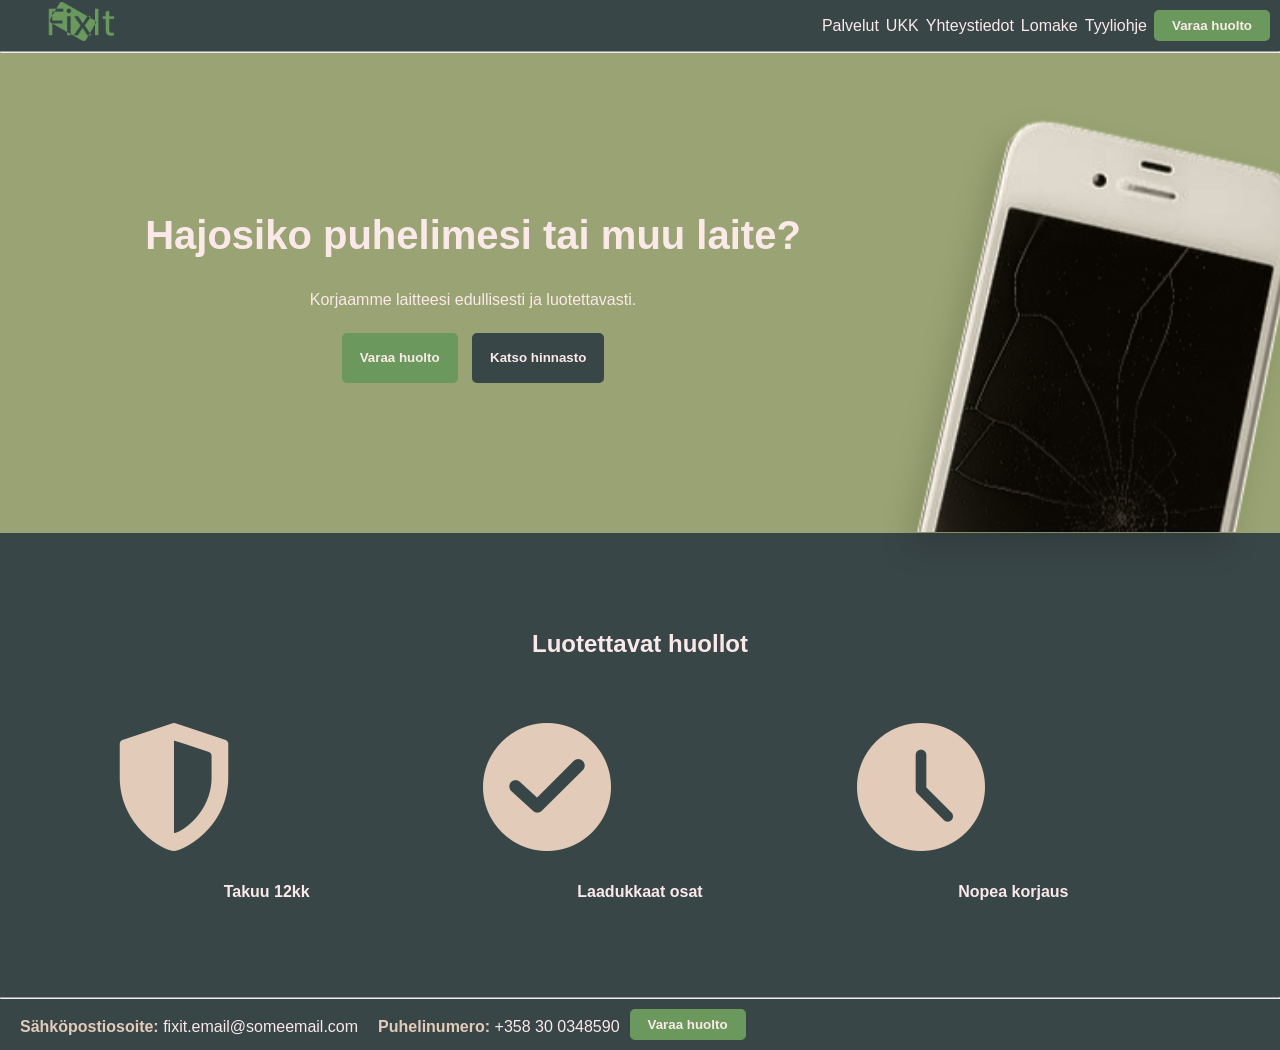
==== index.html @ c2dd28cc "Somewhat finished Palvelut.html" ====
<!DOCTYPE html>
<html lang="fi">
<head>
    <script>
        const BASE = location.hostname.includes("github.io")
            ? "/Tuotekehitysprojekti-1/"
            : "/";

        document.write(`<base href="${BASE}">`);
    </script>

    <meta charset="UTF-8">
    <meta name="viewport" content="width=device-width, initial-scale=1.0">
    <title>FixIt - Etusivu</title>

    <style>
        body { visibility: hidden; }
        body.loaded { visibility: visible; }
    </style>
    
    <link rel="stylesheet" href="Css/main.css">
    <link rel="stylesheet" href="Css/header.css">

    <script defer src="Scripts/layout.js"></script>
</head>
<body>
    <div id="header"></div></iframe>
    <main>
        <section class="hero">
            <div class="container">
                <div class ="hero-content">
                    <div class="hero-text">
                        <h1>Hajosiko puhelimesi tai muu laite?</h1>
                        <p>Korjaamme laitteesi edullisesti ja luotettavasti.</p>
                        <div style="margin-top: 20px;">
                            <button onclick="window.location='../Pages/lomake.html'" style="height: 50px;">Varaa huolto</button>
                            <button onclick="window.location='../Pages/palvelut.html'" style="background-color: var(--dark-bg); margin-left: 10px; height: 50px;">Katso hinnasto</button>
                        </div>
                    </div>
                    <div class="hero-image" style="position: relative; z-index: 20;">
                        <img src="Resources/Images/CellPhone.png" alt="Rikkinäinen puhelin">
                    </div>
                </div>
            </div>
        </section>
        <section class="container" style="padding: 60px 0;">
            <h2 style="color: var(--light-tan); margin-bottom: 40px;">Luotettavat huollot</h2>
        

            <div class="card-grid">
                <div>
                    <div class="icon"><img src="Resources/Images/shield.png" alt="Shield"></div>
                    <p><strong>Takuu 12kk</strong></p>
                </div>
                <div>
                    <div class="icon"><img src="Resources/Images/checked.png" alt="Check"></div>
                    <p><strong>Laadukkaat osat</strong></p>
                </div>
                <div>
                    <div class="icon"><img src="Resources/Images/clock.png" alt="Clock"></div>
                    <p><strong>Nopea korjaus</strong></p>
                </div>
            </div>
        </section>
    </main>
    <div id="footer"></div>
</body>

</html>
---- Css/main.css ----
:root {
    --dark-bg: #394648;
    --primary-green:  #6B995D;
    --secondary-green: #9AA373;
    --tan: #CBAC8B;
    --light_tan: #E2CBB9;
    --off-white: #FBE9E9;
    --text-light: #FBE9E9;
    --accent-green: #20453B;
}

* {
    box-sizing: border-box;
    margin: 0;
    padding: 0;
}

body {
    background-color: var(--dark-bg);
    color: var(--text-light);
    font-family: 'Open Sans', sans-serif;
    line-height: 1.6;
}

h1 {
    color: var(--text-light); 
}

h2 {
    color: var(--tan);
}

h3 {
    color: var(--light_tan);
}

b {
    color: var(--light_tan);
}


nav ul {
    list-style: none;
    display: flex;
    gap: 20px;
    align-items: center;
}

nav a {
    color: var(--text-light);
    text-decoration: none;
    font-weight: bold;
    transition: color 0.3s ease;
}

nav a:hover {
    color: var(--tan); 
}

button {
    background-color: var(--primary-green);
    color: var(--text-light);
    padding: 8px 18px;
    border: none;
    border-radius: 5px;
    cursor: pointer;
    font-weight: bold;
    transition: background-color 0.3s ease;
}

button:hover {
    background-color: var(--accent-green);
    transform: translateY(-2px);
}

.container {
    max-width: 1100px;
    margin: 2rem auto;
    padding: 0 20px;
    text-align: center;
}

.card-grid {
    display: grid;
    grid-template-columns: repeat(auto-fit, minmax(250px, 1fr));
    gap: 20px;
    margin-top: 2rem;
}

.card {
    background-color: var(--secondary-green);
    padding: 20px;
    border-radius: 12px;
    text-align: center;
    color: var(--text-light);
    transition: transform 0.3s ease, box-shadow 0.3s ease;
    display: flex;
    flex-direction: column;
    min-height: 280px; 
    overflow: hidden;
}

.card .container {
    margin-top: auto;
    display: flex;
    justify-content: space-evenly;
    align-items: center;
    height: 50%;
    
    width: calc(100% + 40px); 
    margin-left: -20px;
    margin-bottom: -20px; 
    padding: 15px 0; 
}
.card-grid .icon {
    width: 15%;
    margin: 20px;
}

.card:hover {
    transform: translateY(-5px);
    box-shadow: 0 10px 20px rgba(0,0,0,0.2);
}

.card h3 {
    margin-bottom: 10px;
}

.card h1 {
    align-self: flex-start;
}

.card img {
    align-self: flex-end;
}

.form-container {
    background-color: var(--secondary-green);
    padding: 40px;
    border-radius: 20px;
    max-width: 500px;
    color: var(--text-light);
    margin: 0 auto
}

.form-group {
   display: grid;
   grid-template-columns: 1fr 1fr;
   gap: 15px;
   margin-bottom: 15px;
}

input, select, textarea {
    width: 100%;
    padding: 12px;
    border: none;
    border-radius: 8px;
    background-color: var(--light_tan);
}

textarea {
    height: 120px;
    resize: vertical
}

.faq-item {
    margin-bottom: 25px;
    border-bottom: 1px solid rgba(255, 255, 255, 0.1);
    padding-bottom: 15px;
}

.faq-question {
    font-weight: 700;
    color: var(--tan);
    margin-bottom: 5px;
}

.faq-answer {
    font-size: 0.95rem;
    opacity: 0.9;
}

.hero {
    display: flex;
    align-items: center;
    justify-content: space-between;
    padding: 60px 5%;
    background-color: var(--secondary-green);
    color: var(--text-light);
    max-height: 30rem;
}

.hero-content {
    display: flex;
    align-items: center;
    justify-content: space-between;
    gap: 40px;
}

.hero-text h1 {
    font-size: 2.5rem;
    margin-bottom: 20px;
}

.hero-image img {
    width: 500%;
    max-width: 500px;
    display: block;
    transform: translateY(3px);
    filter: drop-shadow(-10px 15px 15px rgba(0,0,0,0.15));
}


@media screen and (max-width: 900px) {
    .hero-grid {
        grid-template-columns: 1fr;
        gap: 2.5rem;
    }

    .hero-text {
        order: 1;
    }

    .hero-image {
        order: 2;
    }
    
    .hero {
        padding: 3rem 0;
    }
}
---- Css/header.css ----
@import './main.css';

/* ----- Header start ----- */

header {
    display: flex;
    flex-flow: nowrap;
    align-items: center;
    justify-content: space-between;
}

header nav {
    display: flex;
    align-items: center;
    flex-flow: nowrap;
    gap: 7px;

    margin: 10px;
}

header nav a {
    font-weight: normal;
}

header nav .active {
    font-weight: bolder;
    color: var(--tan);
}

header img {
    height: auto; 
    width: auto; 
    max-width: 150px; 
    max-height: 150px;
}

/* ----- Footer start ----- */

footer {
    padding: 10px;

    display: flex;
    align-items: center;
    gap: 10px;
}

footer b, footer p {
    padding-left: 5px;
    padding-top: 5px;
}
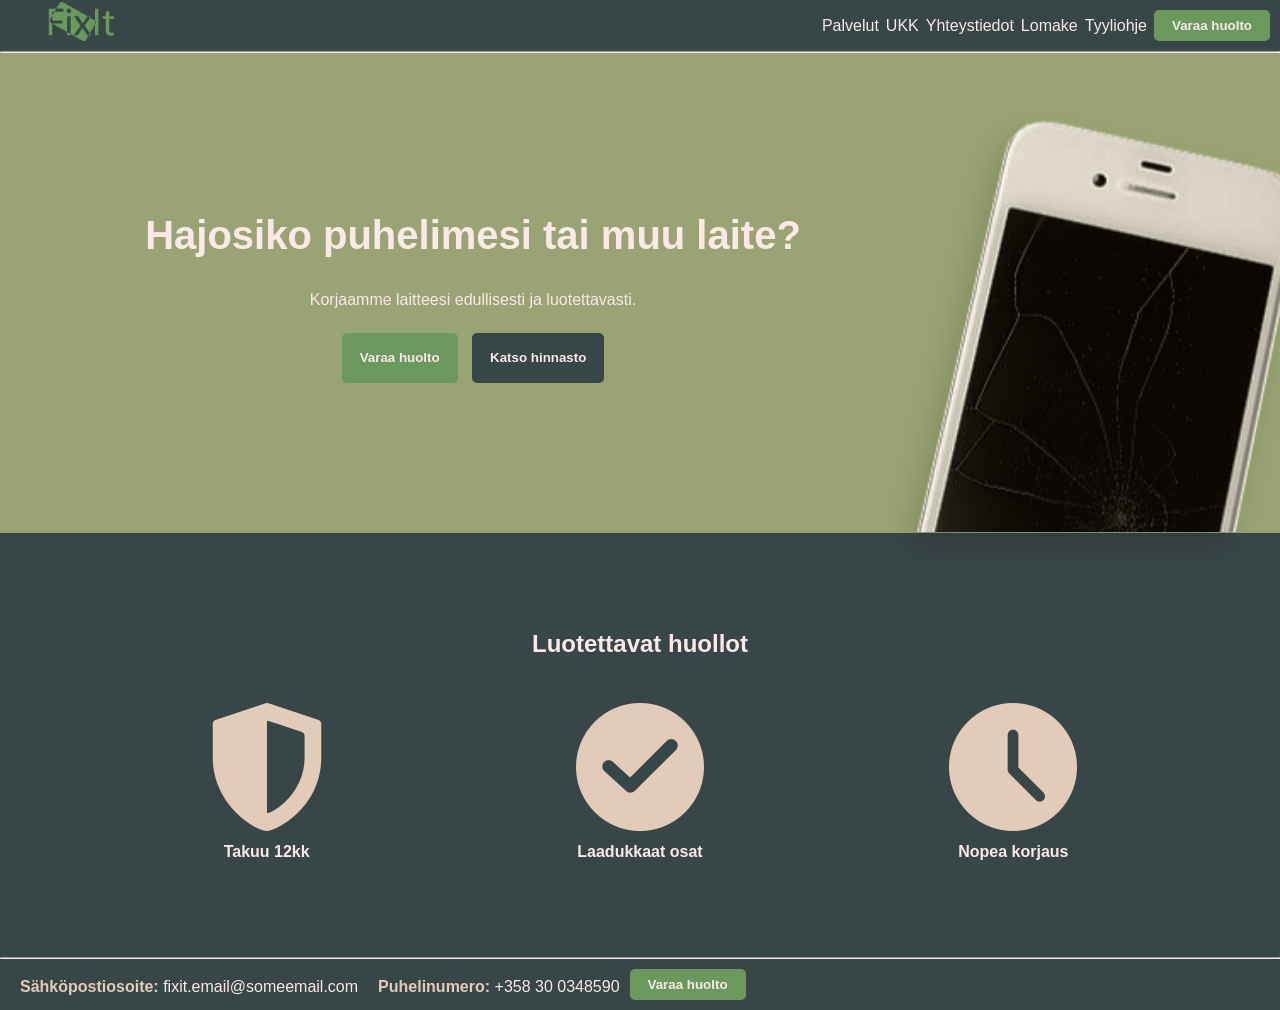
==== commit 4e519992: "Fixed index.html" ====
--- a/index.html
+++ b/index.html
@@ -49,15 +49,15 @@
 
             <div class="card-grid">
                 <div>
-                    <div class="icon"><img src="Resources/Images/shield.png" alt="Shield"></div>
+                    <div><img src="Resources/Images/shield.png" alt="Shield"></div>
                     <p><strong>Takuu 12kk</strong></p>
                 </div>
                 <div>
-                    <div class="icon"><img src="Resources/Images/checked.png" alt="Check"></div>
+                    <div><img src="Resources/Images/checked.png" alt="Check"></div>
                     <p><strong>Laadukkaat osat</strong></p>
                 </div>
                 <div>
-                    <div class="icon"><img src="Resources/Images/clock.png" alt="Clock"></div>
+                    <div><img src="Resources/Images/clock.png" alt="Clock"></div>
                     <p><strong>Nopea korjaus</strong></p>
                 </div>
             </div>
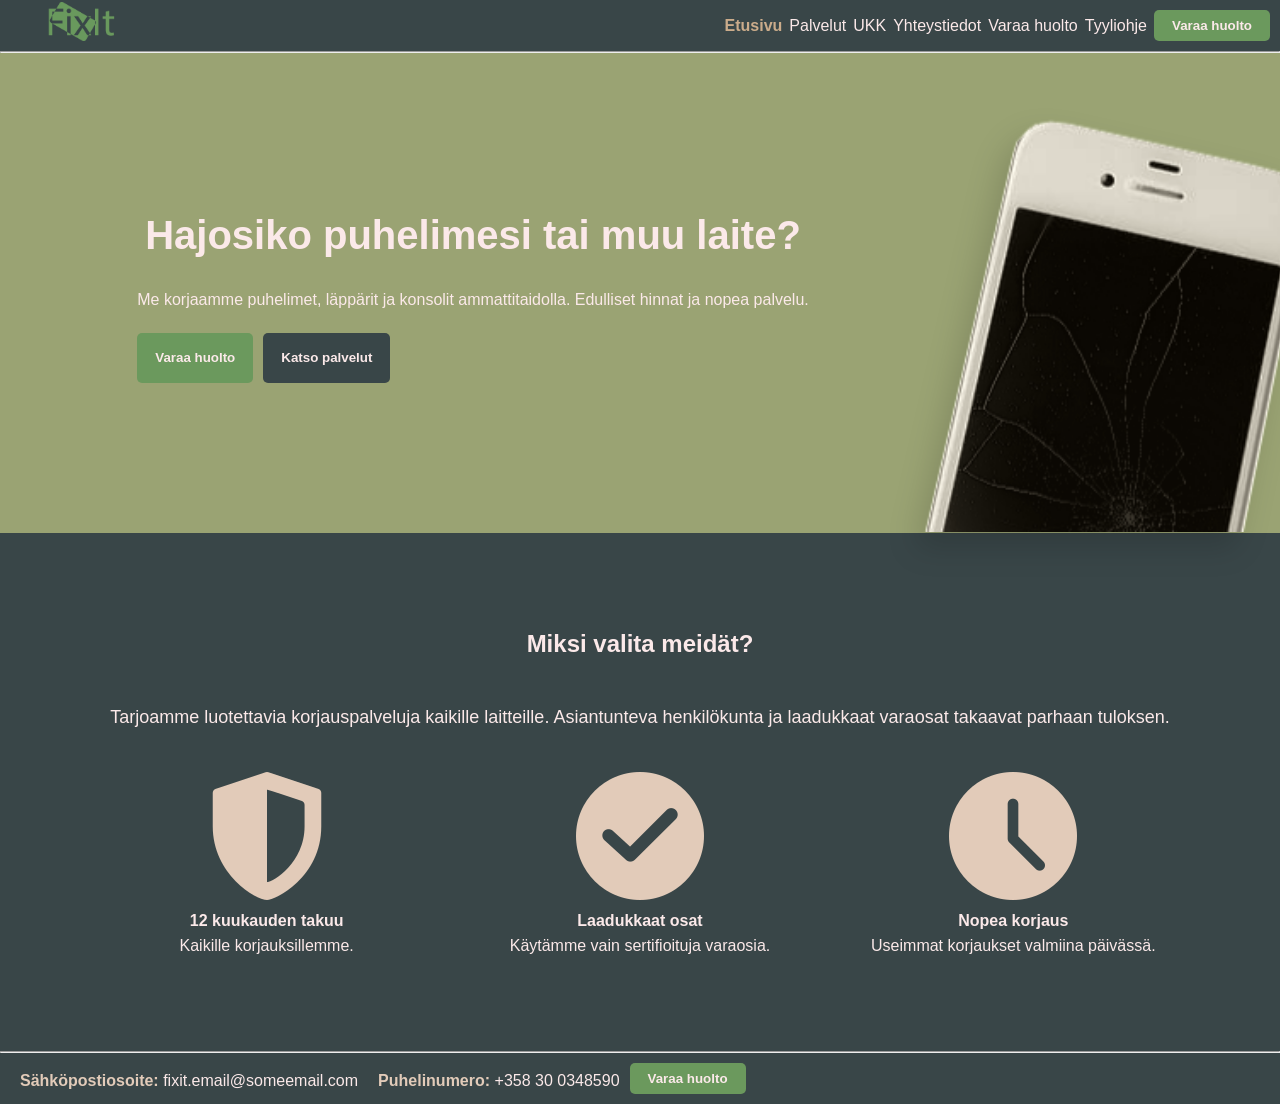
==== commit 2451a13b: "Cleaned stuff" ====
--- a/index.html
+++ b/index.html
@@ -18,47 +18,50 @@
         body.loaded { visibility: visible; }
     </style>
     
-    <link rel="stylesheet" href="Css/main.css">
     <link rel="stylesheet" href="Css/header.css">
+    <link rel="stylesheet" href="Css/index.css">
 
     <script defer src="Scripts/layout.js"></script>
 </head>
 <body>
-    <div id="header"></div></iframe>
+    <div id="header"></div>
     <main>
         <section class="hero">
             <div class="container">
                 <div class ="hero-content">
                     <div class="hero-text">
                         <h1>Hajosiko puhelimesi tai muu laite?</h1>
-                        <p>Korjaamme laitteesi edullisesti ja luotettavasti.</p>
-                        <div style="margin-top: 20px;">
-                            <button onclick="window.location='../Pages/lomake.html'" style="height: 50px;">Varaa huolto</button>
-                            <button onclick="window.location='../Pages/palvelut.html'" style="background-color: var(--dark-bg); margin-left: 10px; height: 50px;">Katso hinnasto</button>
+                        <p>Me korjaamme puhelimet, läppärit ja konsolit ammattitaidolla. Edulliset hinnat ja nopea palvelu.</p>
+                        <div>
+                            <button onclick="window.location='Pages/lomake.html'">Varaa huolto</button>
+                            <button onclick="window.location='Pages/palvelut.html'">Katso palvelut</button>
                         </div>
                     </div>
-                    <div class="hero-image" style="position: relative; z-index: 20;">
+                    <div class="hero-image">
                         <img src="Resources/Images/CellPhone.png" alt="Rikkinäinen puhelin">
                     </div>
                 </div>
             </div>
         </section>
-        <section class="container" style="padding: 60px 0;">
-            <h2 style="color: var(--light-tan); margin-bottom: 40px;">Luotettavat huollot</h2>
-        
+        <section class="container features-section">
+            <h2>Miksi valita meidät?</h2>
+            <p>Tarjoamme luotettavia korjauspalveluja kaikille laitteille. Asiantunteva henkilökunta ja laadukkaat varaosat takaavat parhaan tuloksen.</p>
 
             <div class="card-grid">
                 <div>
-                    <div><img src="Resources/Images/shield.png" alt="Shield"></div>
-                    <p><strong>Takuu 12kk</strong></p>
+                    <div><img src="Resources/Images/ShieldIcon.png" alt="Shield"></div>
+                    <p><strong>12 kuukauden takuu</strong></p>
+                    <p>Kaikille korjauksillemme.</p>
                 </div>
                 <div>
                     <div><img src="Resources/Images/checked.png" alt="Check"></div>
                     <p><strong>Laadukkaat osat</strong></p>
+                    <p>Käytämme vain sertifioituja varaosia.</p>
                 </div>
                 <div>
                     <div><img src="Resources/Images/clock.png" alt="Clock"></div>
                     <p><strong>Nopea korjaus</strong></p>
+                    <p>Useimmat korjaukset valmiina päivässä.</p>
                 </div>
             </div>
         </section>
--- a/Css/index.css
+++ b/Css/index.css
@@ -0,0 +1,15 @@
+@import './main.css';
+
+.features-section {
+    padding: 60px 0;
+}
+
+.features-section h2 {
+    color: var(--light-tan);
+    margin-bottom: 40px;
+}
+
+.features-section > p {
+    margin-bottom: 40px;
+    font-size: 18px;
+}
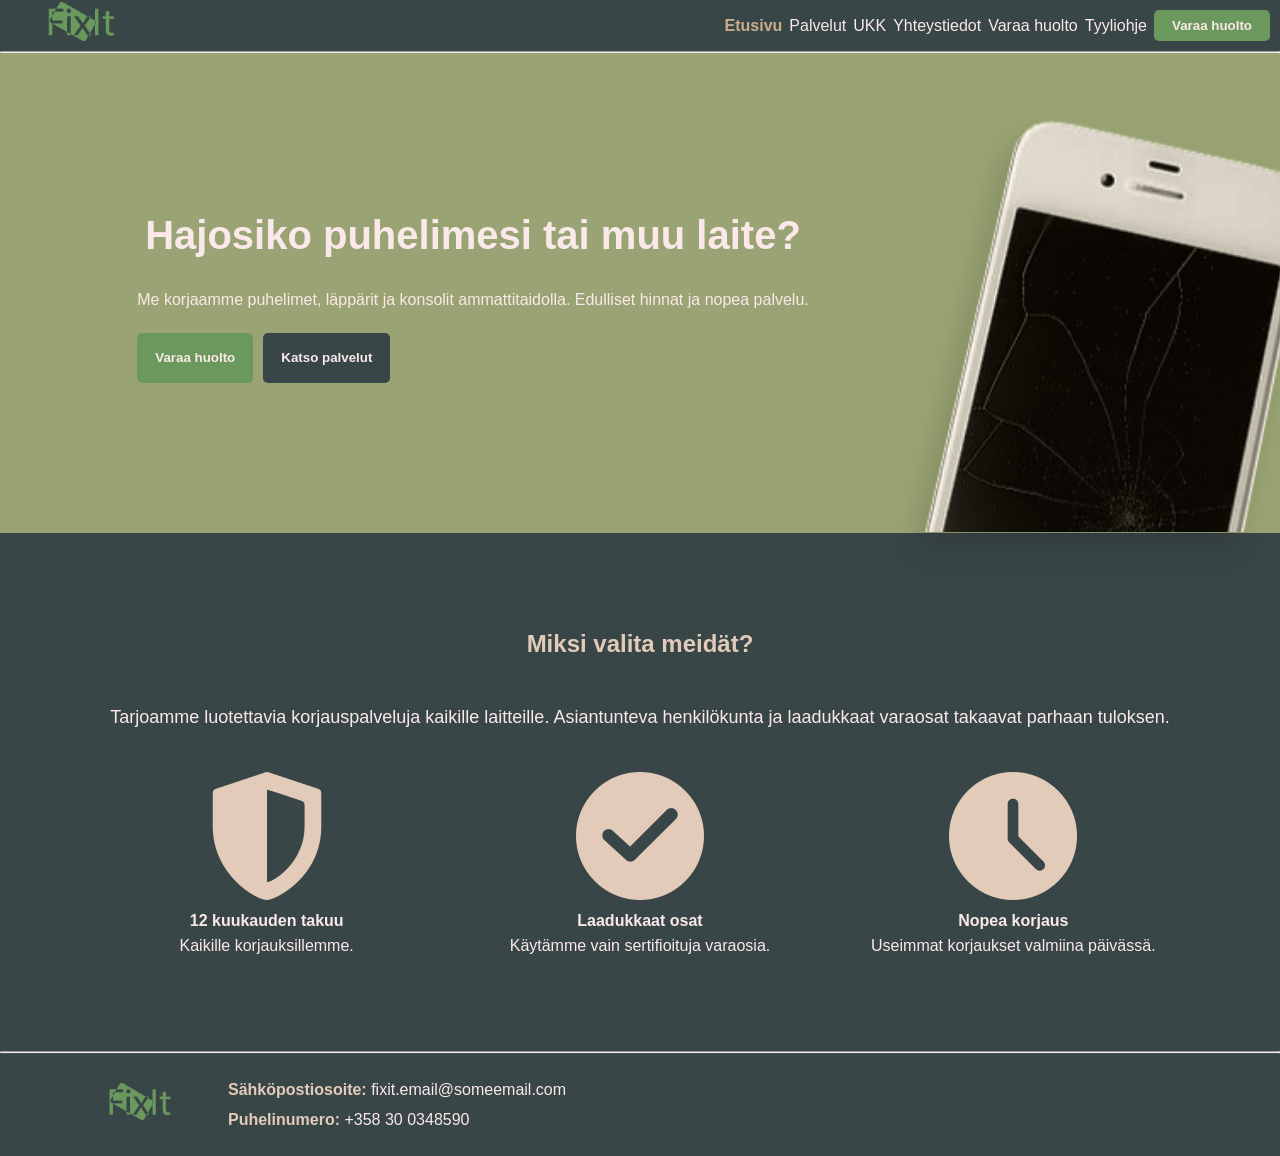
==== commit dd54a9c9: "Add meta description to sites" ====
--- a/index.html
+++ b/index.html
@@ -10,6 +10,7 @@
     </script>
 
     <meta charset="UTF-8">
+    <meta name="description" content="Koulu nettisivu projektin etusivu.">
     <meta name="viewport" content="width=device-width, initial-scale=1.0">
     <title>FixIt - Etusivu</title>
 
--- a/Css/header.css
+++ b/Css/header.css
@@ -35,16 +35,77 @@
 }
 
 /* ----- Footer start ----- */
-
 footer {
-    padding: 10px;
-
+    padding: 24px 5%;
     display: flex;
     align-items: center;
-    gap: 10px;
+    gap: 24px;
+    border-top: 1px solid rgba(255,255,255,0.08);
+    margin-top: auto;
 }
 
-footer b, footer p {
-    padding-left: 5px;
-    padding-top: 5px;
-}+footer img {
+    width: auto;
+    height: auto;
+    max-width: 140px;
+    max-height: 60px;
+}
+
+.footer-contact {
+    display: flex;
+    flex-direction: column;
+    gap: 6px;
+}
+
+footer p {
+    margin: 0;
+    line-height: 1.5;
+}
+
+footer b {
+    color: var(--light-tan);
+}
+
+@media screen and (max-width: 768px) {
+    header {
+        flex-direction: column;
+        align-items: stretch;
+        padding: 10px 0;
+        gap: 10px;
+    }
+
+    header img {
+        max-width: 120px;
+        max-height: 120px;
+        margin: 0 auto;
+    }
+
+    header nav {
+        flex-wrap: wrap;
+        justify-content: center;
+        gap: 8px;
+        margin: 0;
+    }
+
+    header nav a,
+    header nav button {
+        flex: 1 1 auto;
+        min-width: 140px;
+    }
+
+    header nav button {
+        width: auto;
+    }
+
+    footer {
+        flex-direction: column;
+        align-items: flex-start;
+        padding: 24px 5%;
+    }
+
+    footer img {
+        max-width: 120px;
+        margin-bottom: 16px;
+    }
+}
+
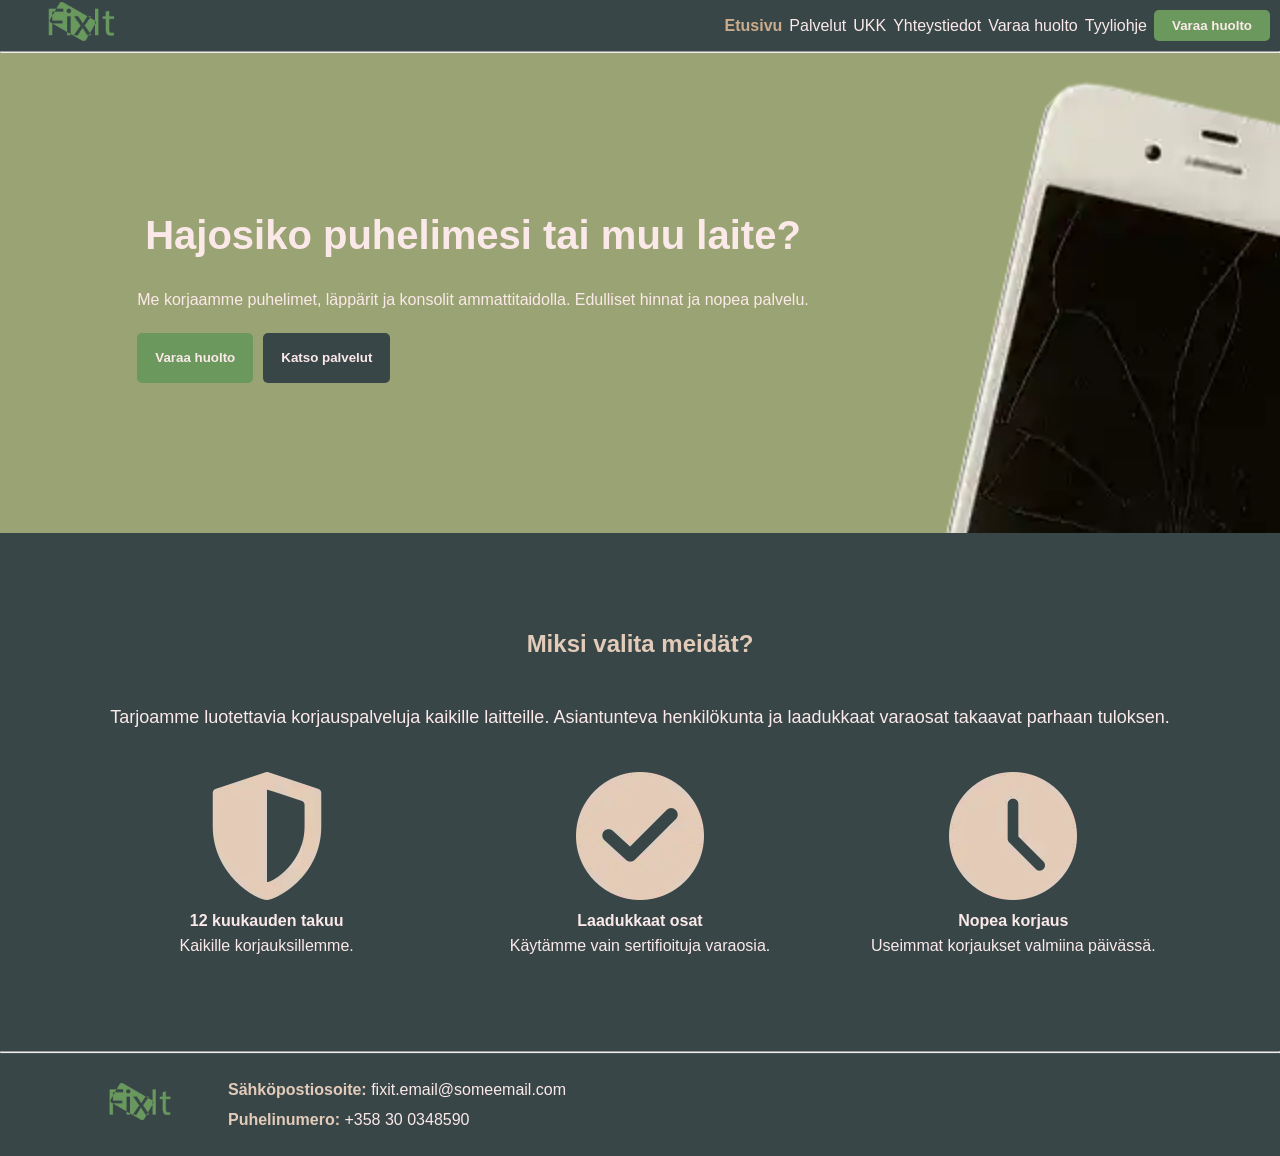
==== commit 26b21cac: "change images from png to webp" ====
--- a/index.html
+++ b/index.html
@@ -39,7 +39,7 @@
                         </div>
                     </div>
                     <div class="hero-image">
-                        <img src="Resources/Images/CellPhone.png" alt="Rikkinäinen puhelin">
+                        <img src="Resources/Images/CellPhone.webp" fetchpriority="high" alt="Rikkinäinen puhelin">
                     </div>
                 </div>
             </div>
@@ -50,17 +50,17 @@
 
             <div class="card-grid">
                 <div>
-                    <div><img src="Resources/Images/ShieldIcon.png" alt="Shield"></div>
+                    <div><img src="Resources/Images/ShieldIcon.webp" alt="Shield"></div>
                     <p><strong>12 kuukauden takuu</strong></p>
                     <p>Kaikille korjauksillemme.</p>
                 </div>
                 <div>
-                    <div><img src="Resources/Images/checked.png" alt="Check"></div>
+                    <div><img src="Resources/Images/checked.webp" alt="Check"></div>
                     <p><strong>Laadukkaat osat</strong></p>
                     <p>Käytämme vain sertifioituja varaosia.</p>
                 </div>
                 <div>
-                    <div><img src="Resources/Images/clock.png" alt="Clock"></div>
+                    <div><img src="Resources/Images/clock.webp" alt="Clock"></div>
                     <p><strong>Nopea korjaus</strong></p>
                     <p>Useimmat korjaukset valmiina päivässä.</p>
                 </div>
--- a/Css/header.css
+++ b/Css/header.css
@@ -66,6 +66,7 @@
     color: var(--light-tan);
 }
 
+
 @media screen and (max-width: 768px) {
     header {
         flex-direction: column;
--- a/Css/index.css
+++ b/Css/index.css
@@ -12,4 +12,47 @@
 .features-section > p {
     margin-bottom: 40px;
     font-size: 18px;
+}
+
+.hero {
+    position: relative;
+    overflow: hidden;
+    height: 30rem;
+    min-height: 30rem;
+}
+
+.hero-image img {
+    position: relative;
+    width: 200%;
+}
+@media screen and (max-width: 1200px) {
+    .features-section {
+        padding: 40px 5%;
+    }
+
+    .hero-content {
+        position: relative;
+    }
+
+    .hero-image {
+        position: absolute;
+        top: 65%;
+        right: 1.5rem;
+        transform: translateY(-50%);
+        max-width: 500px;
+        min-width: 500px;
+        z-index: 1;
+        opacity: 0.35;
+    }
+
+    .hero-image img {
+        width: 100%;
+        height: auto;
+        display: block;
+    }
+
+    .hero-text {
+        position: relative;
+        z-index: 2;
+    }
 }
